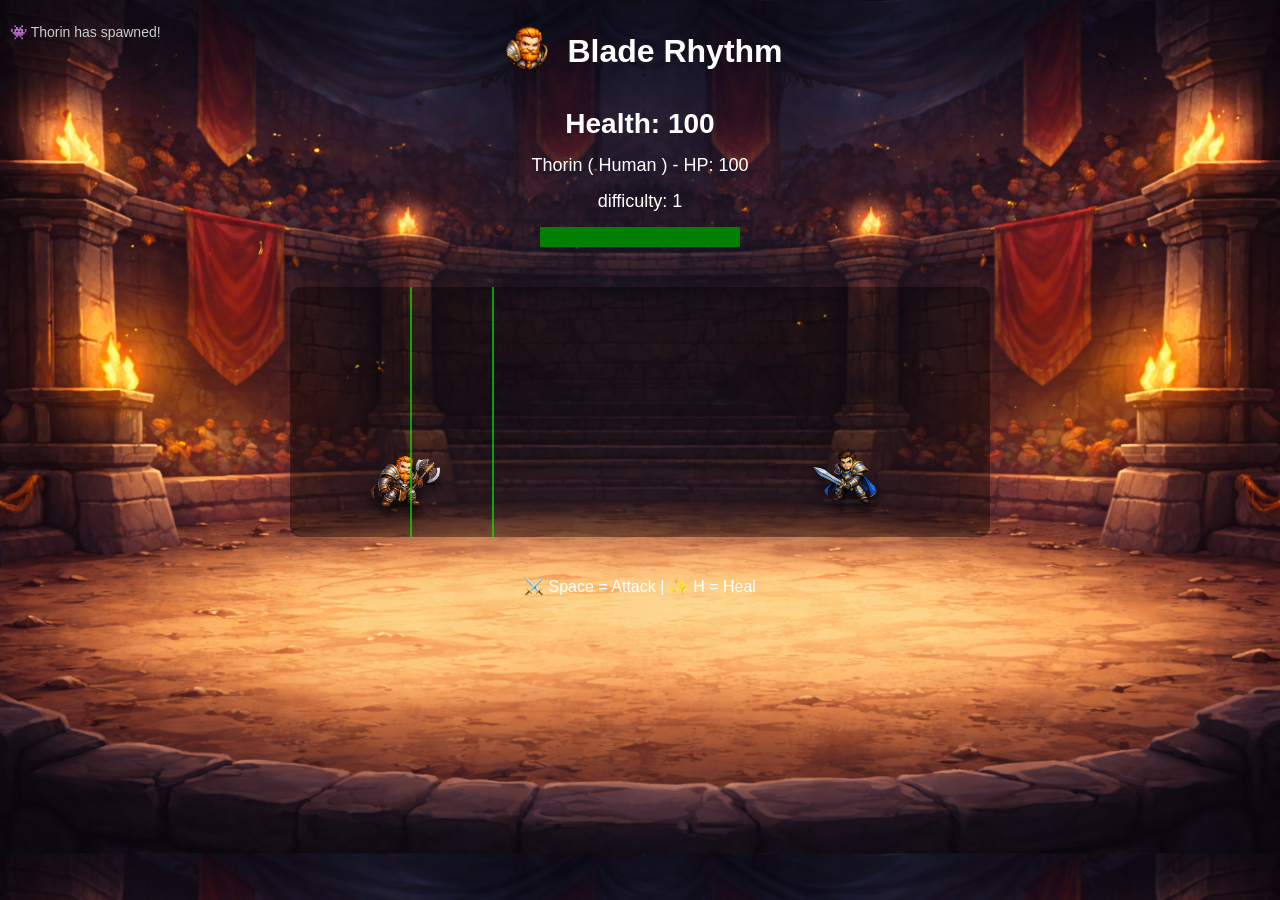
==== blade-rhythm/index.html @ 98174f7c "Add Blade Rhythm game files" ====
<!DOCTYPE html>
<html lang="en">
<head>
  <meta charset="UTF-8">
  <title>Player Health System</title>
  <link rel="stylesheet" href="game.css">
<link rel="shortcut icon" href="favicon.png" type="image/x-icon">
</head>
<body>

  <h1 id="gameTitle">
  <img src="favicon.png" alt="icon" id="titleIcon">
  Blade Rhythm
</h1>
  <div id="ui">
  <p id="healthDisplay">Health: 100</p>
  <p id="enemyHealth">Enemy: 100</p>
  <p id="levelDisplay">Difficulty: 1</p>
  <p id="notification"></p>
</div>
  <div id="hpContainer">
  <div id="hpBar" style="height: 20px; width: 100%; background: green;"></div>
  </div>
  
  <div id="gameArea">
  <img id="player" src="player.png" alt="player">
  <img id="enemy" src="orc.png" alt="enemy">
  <div id="hitZone"></div>
  </div>
  
  
  <p id="actionFeedback"></p>
  ⚔️ Space = Attack | ✨ H = Heal
  </p>
  <p id="restartHint">Press R to Restart</p>

<button id="reviveBtn" onclick="revive()">🔄 Revive</button>
  <script src="script.js"></script>

</body>
</html>
---- blade-rhythm/game.css ----
@keyframes idle {
    0%   { transform: translateY(0px); }
    50%  { transform: translateY(-5px); }
    100% { transform: translateY(0px); }
    }



    body {
    background-image: url("arena.png");
    background-size: cover;
    color: white;
    font-family: Arial, Helvetica, sans-serif;
    text-align: center;
    }

body::before {
  content: "";
  position: fixed;
  inset: 0;
}
   #gameArea {
  position: relative;
  width: 700px;
  height: 250px;
  margin: 40px auto;
  border-radius: 10px;
  overflow: hidden;
  background: rgba(0,0,0,0.4); /* subtle dark stage */
}


    #gameTitle {
    display: flex;
    align-items: center;
    justify-content: center;
    gap: 10px;
    }

    #titleIcon {
    width: 60px;
    height: 60px;
    }

    #player, #enemy {
    position: absolute;
    width: 120px;      
    height: 120px;     
    object-fit: contain;
    bottom: 0px;     
    transform: translateY(10px);
    animation: idle 1.2s ease-in-out infinite;
    filter: drop-shadow(0 10px 5px rgba(0,0,0,0.6));

    }

    #player {
    left: 50px;
    }

    #enemy {
    left: 600px;
    }
    #enemy {
    transition: left 0.05s linear;
    }

   

    #healthDisplay,#enemyHealth,#levelDisplay {
    font-size: 18px;
    margin: 5px;
    }

    #healthDisplay {
    font-size: 28px;
    font-weight: bold;
    }

    #hpContainer {
    width: 200px;
    height: 20px;
    background: #555;
    margin: 10px auto;
    }



    #hpBar {
    transition: width 0.2s ease;
    height: 100%;
    background: limegreen;
    }

    #ui {
    display: flex;
    flex-direction: column;
    align-items: center;
    gap: 5px;
    margin-top: 10px;
    }
    
    #hitZone {
      position: absolute;
      left: 120px;
      bottom: 0;
      width: 80px;
      height: 100%;
      border-left: 2px solid lime;
      border-right: 2px solid lime;
      opacity: 0.6;
    }

    button {
    padding: 10 px 20px;
    font-size: 16px;
    margin: 10px;
    background: #444;
    color: white;
    cursor: pointer;
    }

    button:hover {
    background: #666;
    }

    #restartHint {
    display: none;
    font-size: 24px;
    font-weight: bold;
    color: #ff4444;
    margin-top: 10px;
    }
    #restartHint {
    position: absolute;
    top: 40%;
    left: 50%;
    transform: translate(-50%, -50%);
    }
    /* 🔥 Flash animation */
    @keyframes flash {
    0%   { opacity: 1; }
    50%  { opacity: 0; }
    100% { opacity: 1; }
    }

    .flash {
    animation: flash 1s infinite;
    }
    #notification {
    position: absolute;
    top: 10px;
    left: 10px;
    color: #ccc;
    font-size: 14px;
    opacity: 0;
    transition: opacity 0.3s;
    }
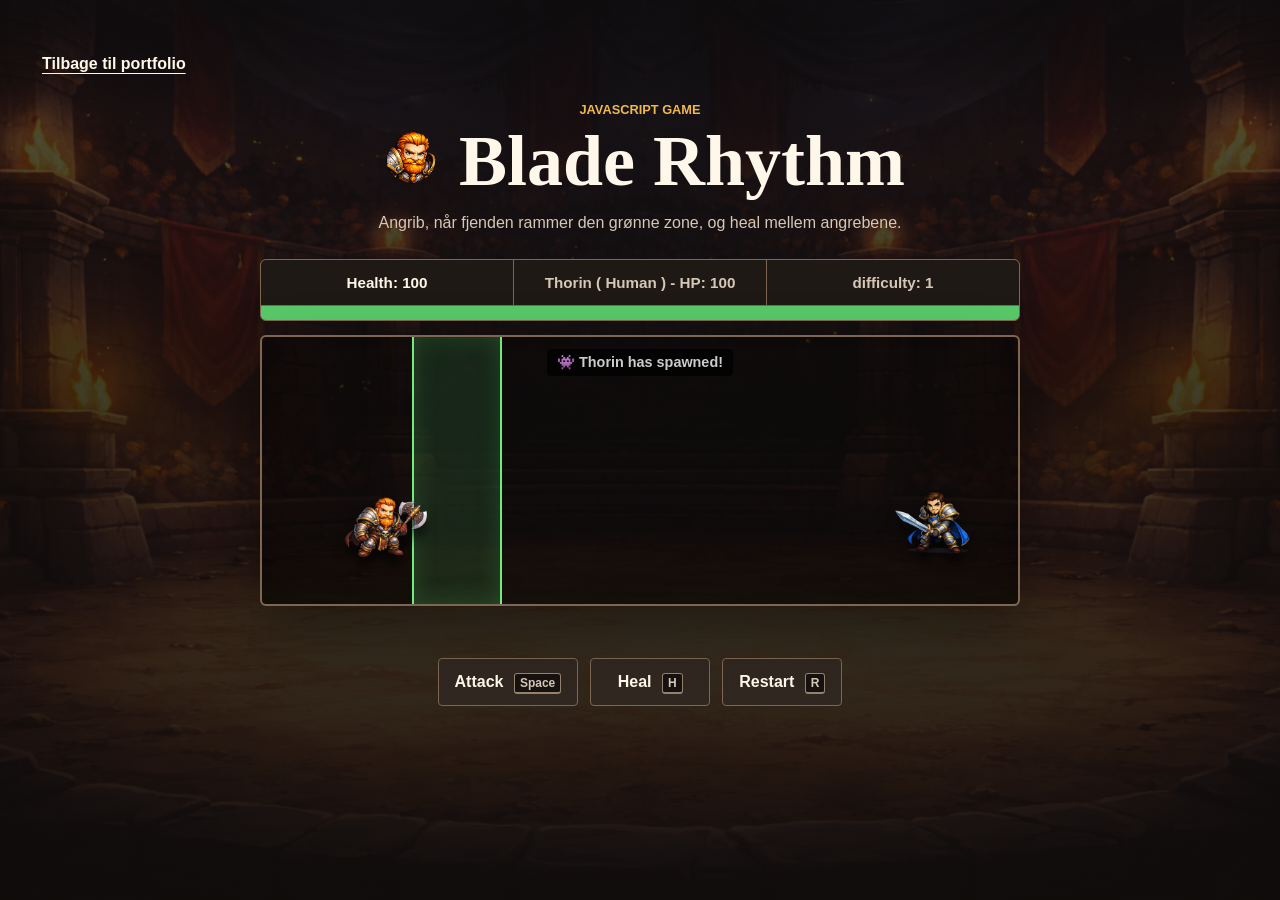
==== commit de42b150: "Improve Blade Rhythm game page" ====
--- a/blade-rhythm/index.html
+++ b/blade-rhythm/index.html
@@ -1,41 +1,51 @@
 <!DOCTYPE html>
-<html lang="en">
+<html lang="da">
 <head>
   <meta charset="UTF-8">
-  <title>Player Health System</title>
+  <meta name="viewport" content="width=device-width, initial-scale=1.0">
+  <title>Blade Rhythm | Martin Gerlach</title>
   <link rel="stylesheet" href="game.css">
-<link rel="shortcut icon" href="favicon.png" type="image/x-icon">
+  <link rel="icon" href="favicon.png" type="image/png">
 </head>
 <body>
+  <a class="back-link" href="../index.html#projekter">Tilbage til portfolio</a>
 
-  <h1 id="gameTitle">
-  <img src="favicon.png" alt="icon" id="titleIcon">
-  Blade Rhythm
-</h1>
-  <div id="ui">
-  <p id="healthDisplay">Health: 100</p>
-  <p id="enemyHealth">Enemy: 100</p>
-  <p id="levelDisplay">Difficulty: 1</p>
-  <p id="notification"></p>
-</div>
-  <div id="hpContainer">
-  <div id="hpBar" style="height: 20px; width: 100%; background: green;"></div>
-  </div>
-  
-  <div id="gameArea">
-  <img id="player" src="player.png" alt="player">
-  <img id="enemy" src="orc.png" alt="enemy">
-  <div id="hitZone"></div>
-  </div>
-  
-  
-  <p id="actionFeedback"></p>
-  ⚔️ Space = Attack | ✨ H = Heal
-  </p>
-  <p id="restartHint">Press R to Restart</p>
+  <main class="game-shell">
+    <header class="game-header">
+      <p class="eyebrow">JavaScript game</p>
+      <h1 id="gameTitle">
+        <img id="titleIcon" src="favicon.png" alt="">
+        Blade Rhythm
+      </h1>
+      <p class="game-intro">Angrib, når fjenden rammer den grønne zone, og heal mellem angrebene.</p>
+    </header>
 
-<button id="reviveBtn" onclick="revive()">🔄 Revive</button>
+    <section class="status-panel" aria-label="Spilstatus">
+      <p id="healthDisplay">Health: 100</p>
+      <p id="enemyHealth">Enemy: 100</p>
+      <p id="levelDisplay">Difficulty: 1</p>
+      <div id="hpContainer" aria-hidden="true">
+        <div id="hpBar"></div>
+      </div>
+    </section>
+
+    <section id="gameArea" aria-label="Kamparena">
+      <p id="notification" aria-live="polite"></p>
+      <img id="player" src="player.png" alt="Spillerens kriger">
+      <img id="enemy" src="orc.png" alt="Fjendtlig kriger">
+      <div id="hitZone" aria-hidden="true"></div>
+      <p id="restartHint">Tryk R for at starte igen</p>
+    </section>
+
+    <p id="actionFeedback" aria-live="polite"></p>
+
+    <div class="game-controls" aria-label="Spilkontroller">
+      <button id="attackBtn" type="button">Attack <kbd>Space</kbd></button>
+      <button id="healBtn" type="button">Heal <kbd>H</kbd></button>
+      <button id="restartBtn" type="button">Restart <kbd>R</kbd></button>
+    </div>
+  </main>
+
   <script src="script.js"></script>
-
 </body>
-</html>+</html>
--- a/blade-rhythm/game.css
+++ b/blade-rhythm/game.css
@@ -1,158 +1,324 @@
-    @keyframes idle {
-    0%   { transform: translateY(0px); }
-    50%  { transform: translateY(-5px); }
-    100% { transform: translateY(0px); }
-    }
-
-
-
-    body {
-    background-image: url("arena.png");
-    background-size: cover;
-    color: white;
-    font-family: Arial, Helvetica, sans-serif;
-    text-align: center;
-    }
-
-body::before {
-  content: "";
-  position: fixed;
-  inset: 0;
-}
-   #gameArea {
+:root {
+  --arena-black: #100d0b;
+  --panel-bg: rgba(16, 13, 11, 0.86);
+  --panel-border: #7d6753;
+  --text: #fff8ea;
+  --muted: #d6c8b7;
+  --accent: #f1b84b;
+  --danger: #ff6b5f;
+  --health: #58c969;
+  --focus: #fff2a8;
+  --enemy-x: calc(100% - clamp(100px, 17vw, 140px));
+}
+
+* {
+  box-sizing: border-box;
+}
+
+@keyframes idle {
+  0%, 100% {
+    transform: translateY(8px);
+  }
+
+  50% {
+    transform: translateY(1px);
+  }
+}
+
+@keyframes flash {
+  0%, 100% {
+    opacity: 1;
+  }
+
+  50% {
+    opacity: 0.45;
+  }
+}
+
+body {
+  min-height: 100vh;
+  margin: 0;
+  padding: clamp(18px, 4vw, 42px);
+  background-color: var(--arena-black);
+  background-image: linear-gradient(rgba(16, 13, 11, 0.72), rgba(16, 13, 11, 0.9)), url("arena.png");
+  background-position: center;
+  background-size: cover;
+  background-attachment: fixed;
+  color: var(--text);
+  font-family: Arial, Helvetica, sans-serif;
+}
+
+.back-link {
+  display: inline-flex;
+  align-items: center;
+  min-height: 44px;
+  color: var(--text);
+  font-weight: 700;
+  text-underline-offset: 4px;
+}
+
+.back-link:hover {
+  color: var(--accent);
+}
+
+.game-shell {
+  width: min(100%, 860px);
+  margin: 16px auto 0;
+  text-align: center;
+}
+
+.game-header {
+  margin-bottom: 24px;
+}
+
+.eyebrow {
+  margin: 0 0 8px;
+  color: var(--accent);
+  font-size: 0.8rem;
+  font-weight: 700;
+  text-transform: uppercase;
+}
+
+#gameTitle {
+  display: flex;
+  align-items: center;
+  justify-content: center;
+  gap: 12px;
+  margin: 0;
+  font-family: Georgia, "Times New Roman", serif;
+  font-size: 4.5rem;
+  line-height: 1;
+}
+
+#titleIcon {
+  width: clamp(46px, 9vw, 72px);
+  height: clamp(46px, 9vw, 72px);
+  object-fit: contain;
+}
+
+.game-intro {
+  max-width: 560px;
+  margin: 14px auto 0;
+  color: var(--muted);
+  line-height: 1.5;
+}
+
+.status-panel {
+  display: grid;
+  grid-template-columns: repeat(3, 1fr);
+  gap: 1px;
+  overflow: hidden;
+  width: min(100%, 760px);
+  margin: 0 auto 14px;
+  border: 1px solid var(--panel-border);
+  border-radius: 6px;
+  background: var(--panel-border);
+}
+
+.status-panel > p {
+  min-width: 0;
+  margin: 0;
+  padding: 14px 10px;
+  overflow-wrap: anywhere;
+  background: var(--panel-bg);
+  color: var(--muted);
+  font-size: 0.95rem;
+  font-weight: 700;
+}
+
+#healthDisplay {
+  color: var(--text);
+}
+
+#hpContainer {
+  grid-column: 1 / -1;
+  width: 100%;
+  height: 14px;
+  background: #3b3029;
+}
+
+#hpBar {
+  width: 100%;
+  height: 100%;
+  background: var(--health);
+  transition: width 0.2s ease;
+}
+
+#gameArea {
   position: relative;
-  width: 700px;
-  height: 250px;
-  margin: 40px auto;
-  border-radius: 10px;
+  width: min(100%, 760px);
+  min-height: 220px;
+  margin: 0 auto;
+  aspect-ratio: 14 / 5;
   overflow: hidden;
-  background: rgba(0,0,0,0.4); /* subtle dark stage */
-}
-
-
-    #gameTitle {
-    display: flex;
-    align-items: center;
-    justify-content: center;
-    gap: 10px;
-    }
-
-    #titleIcon {
-    width: 60px;
-    height: 60px;
-    }
-
-    #player, #enemy {
-    position: absolute;
-    width: 120px;      
-    height: 120px;     
-    object-fit: contain;
-    bottom: 0px;     
-    transform: translateY(10px);
-    animation: idle 1.2s ease-in-out infinite;
-    filter: drop-shadow(0 10px 5px rgba(0,0,0,0.6));
-
-    }
-
-    #player {
-    left: 50px;
-    }
-
-    #enemy {
-    left: 600px;
-    }
-    #enemy {
-    transition: left 0.05s linear;
-    }
-
-   
-
-    #healthDisplay,#enemyHealth,#levelDisplay {
-    font-size: 18px;
-    margin: 5px;
-    }
-
-    #healthDisplay {
-    font-size: 28px;
-    font-weight: bold;
-    }
-
-    #hpContainer {
-    width: 200px;
-    height: 20px;
-    background: #555;
-    margin: 10px auto;
-    }
-
-
-
-    #hpBar {
-    transition: width 0.2s ease;
-    height: 100%;
-    background: limegreen;
-    }
-
-    #ui {
-    display: flex;
-    flex-direction: column;
-    align-items: center;
-    gap: 5px;
-    margin-top: 10px;
-    }
-    
-    #hitZone {
-      position: absolute;
-      left: 120px;
-      bottom: 0;
-      width: 80px;
-      height: 100%;
-      border-left: 2px solid lime;
-      border-right: 2px solid lime;
-      opacity: 0.6;
-    }
-
-    button {
-    padding: 10 px 20px;
-    font-size: 16px;
-    margin: 10px;
-    background: #444;
-    color: white;
-    cursor: pointer;
-    }
-
-    button:hover {
-    background: #666;
-    }
-
-    #restartHint {
-    display: none;
-    font-size: 24px;
-    font-weight: bold;
-    color: #ff4444;
-    margin-top: 10px;
-    }
-    #restartHint {
-    position: absolute;
-    top: 40%;
-    left: 50%;
-    transform: translate(-50%, -50%);
-    }
-    /* 🔥 Flash animation */
-    @keyframes flash {
-    0%   { opacity: 1; }
-    50%  { opacity: 0; }
-    100% { opacity: 1; }
-    }
-
-    .flash {
-    animation: flash 1s infinite;
-    }
-    #notification {
-    position: absolute;
-    top: 10px;
-    left: 10px;
-    color: #ccc;
-    font-size: 14px;
-    opacity: 0;
-    transition: opacity 0.3s;
-    }+  border: 2px solid var(--panel-border);
+  border-radius: 6px;
+  background-color: rgba(0, 0, 0, 0.36);
+  box-shadow: inset 0 -45px 50px rgba(0, 0, 0, 0.42), 0 20px 55px rgba(0, 0, 0, 0.36);
+}
+
+#player,
+#enemy {
+  position: absolute;
+  z-index: 2;
+  bottom: 0;
+  width: clamp(96px, 18vw, 140px);
+  height: clamp(96px, 18vw, 140px);
+  object-fit: contain;
+  filter: drop-shadow(0 10px 5px rgba(0, 0, 0, 0.6));
+  animation: idle 1.2s ease-in-out infinite;
+}
+
+#player {
+  left: clamp(10px, 5vw, 48px);
+}
+
+#enemy {
+  left: var(--enemy-x);
+  transition: left 0.05s linear;
+}
+
+#hitZone {
+  position: absolute;
+  z-index: 1;
+  bottom: 0;
+  left: clamp(105px, 20%, 150px);
+  width: clamp(64px, 12%, 90px);
+  height: 100%;
+  border-right: 2px solid rgba(123, 255, 138, 0.9);
+  border-left: 2px solid rgba(123, 255, 138, 0.9);
+  background: rgba(88, 201, 105, 0.14);
+  box-shadow: inset 0 0 24px rgba(88, 201, 105, 0.2);
+}
+
+#notification {
+  position: absolute;
+  z-index: 4;
+  top: 12px;
+  left: 50%;
+  min-height: 24px;
+  max-width: calc(100% - 24px);
+  margin: 0;
+  padding: 5px 10px;
+  transform: translateX(-50%);
+  border-radius: 4px;
+  background: rgba(0, 0, 0, 0.74);
+  color: var(--text);
+  font-size: 0.9rem;
+  font-weight: 700;
+  opacity: 0;
+  transition: opacity 0.3s ease;
+}
+
+#restartHint {
+  position: absolute;
+  z-index: 5;
+  top: 50%;
+  left: 50%;
+  display: none;
+  width: max-content;
+  max-width: calc(100% - 32px);
+  margin: 0;
+  padding: 12px 16px;
+  transform: translate(-50%, -50%);
+  border: 1px solid var(--danger);
+  border-radius: 4px;
+  background: rgba(20, 8, 7, 0.92);
+  color: #fff;
+  font-size: 1.4rem;
+  font-weight: 700;
+}
+
+.flash {
+  animation: flash 1s infinite;
+}
+
+#actionFeedback {
+  min-height: 30px;
+  margin: 14px 0 8px;
+  color: var(--accent);
+  font-weight: 700;
+}
+
+.game-controls {
+  display: flex;
+  flex-wrap: wrap;
+  justify-content: center;
+  gap: 12px;
+}
+
+.game-controls button {
+  min-width: 120px;
+  min-height: 48px;
+  padding: 10px 16px;
+  border: 1px solid var(--panel-border);
+  border-radius: 4px;
+  background: #302720;
+  color: var(--text);
+  font: inherit;
+  font-weight: 700;
+  cursor: pointer;
+  transition: background-color 0.18s ease, border-color 0.18s ease, transform 0.18s ease;
+}
+
+.game-controls button:hover {
+  border-color: var(--accent);
+  background: #4a3827;
+  transform: translateY(-2px);
+}
+
+.back-link:focus-visible,
+.game-controls button:focus-visible {
+  outline: 3px solid var(--focus);
+  outline-offset: 3px;
+}
+
+kbd {
+  margin-left: 6px;
+  padding: 2px 5px;
+  border: 1px solid #96816d;
+  border-bottom-width: 2px;
+  border-radius: 3px;
+  background: #17120f;
+  color: var(--muted);
+  font-family: inherit;
+  font-size: 0.75rem;
+}
+
+@media (max-width: 700px) {
+  #gameTitle {
+    font-size: 2.25rem;
+  }
+
+  .status-panel {
+    grid-template-columns: 1fr;
+  }
+
+  #hpContainer {
+    grid-column: 1;
+  }
+
+  #gameArea {
+    min-height: 190px;
+  }
+
+  #restartHint {
+    font-size: 1rem;
+  }
+
+  .game-controls button {
+    flex: 1 1 88px;
+    min-width: 88px;
+  }
+}
+
+@media (prefers-reduced-motion: reduce) {
+  *,
+  *::before,
+  *::after {
+    scroll-behavior: auto !important;
+    animation-duration: 0.01ms !important;
+    animation-iteration-count: 1 !important;
+    transition-duration: 0.01ms !important;
+  }
+}
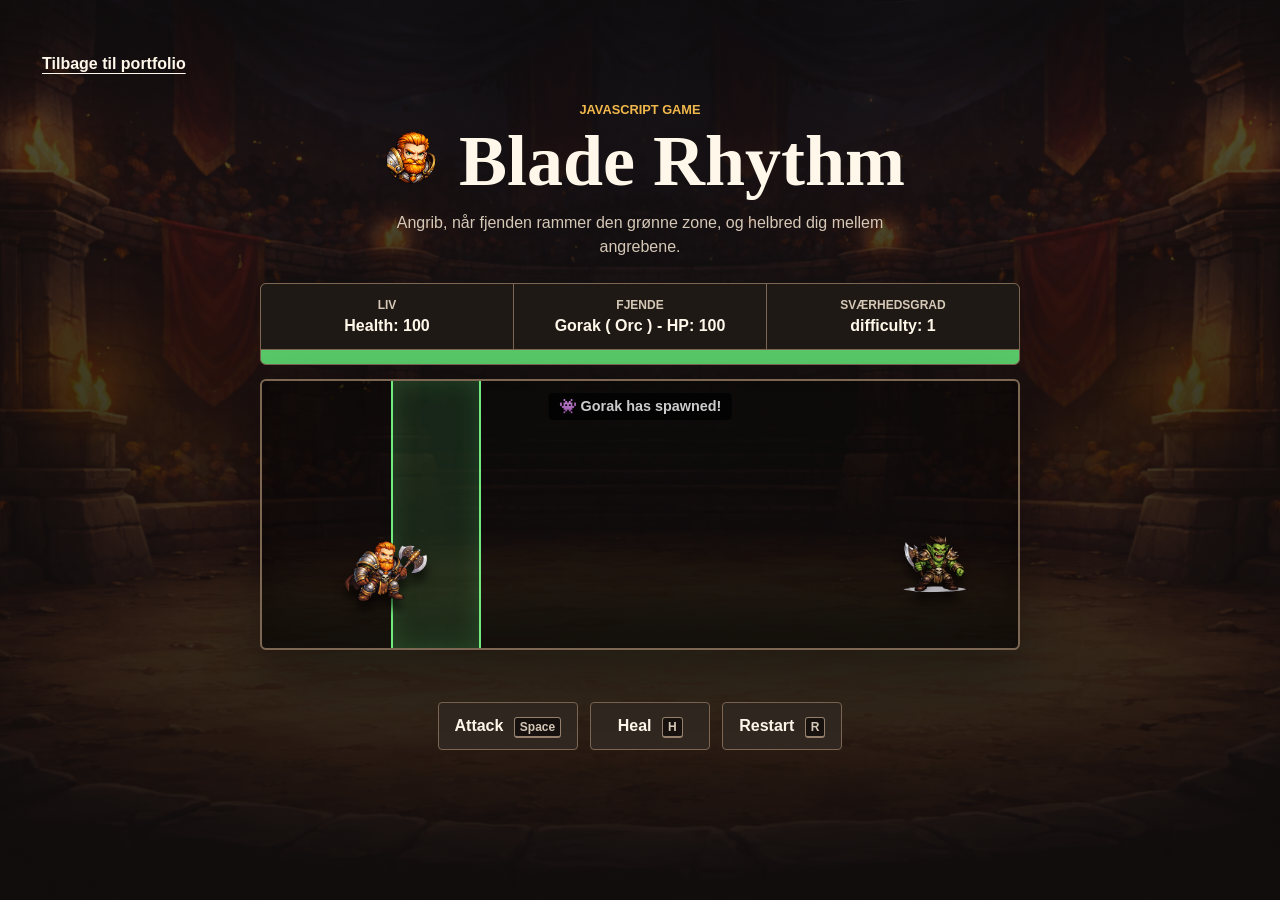
==== commit 136de55a: "Fix Blade Rhythm page semantics" ====
--- a/blade-rhythm/index.html
+++ b/blade-rhythm/index.html
@@ -12,18 +12,27 @@
 
   <main class="game-shell">
     <header class="game-header">
-      <p class="eyebrow">JavaScript game</p>
+      <p class="eyebrow" lang="en">JavaScript game</p>
       <h1 id="gameTitle">
         <img id="titleIcon" src="favicon.png" alt="">
         Blade Rhythm
       </h1>
-      <p class="game-intro">Angrib, når fjenden rammer den grønne zone, og heal mellem angrebene.</p>
+      <p class="game-intro">Angrib, når fjenden rammer den grønne zone, og helbred dig mellem angrebene.</p>
     </header>
 
     <section class="status-panel" aria-label="Spilstatus">
-      <p id="healthDisplay">Health: 100</p>
-      <p id="enemyHealth">Enemy: 100</p>
-      <p id="levelDisplay">Difficulty: 1</p>
+      <p>
+        <span>Liv</span>
+        <strong id="healthDisplay">100</strong>
+      </p>
+      <p>
+        <span>Fjende</span>
+        <strong id="enemyHealth">100</strong>
+      </p>
+      <p>
+        <span>Sværhedsgrad</span>
+        <strong id="levelDisplay">1</strong>
+      </p>
       <div id="hpContainer" aria-hidden="true">
         <div id="hpBar"></div>
       </div>
@@ -40,9 +49,9 @@
     <p id="actionFeedback" aria-live="polite"></p>
 
     <div class="game-controls" aria-label="Spilkontroller">
-      <button id="attackBtn" type="button">Attack <kbd>Space</kbd></button>
-      <button id="healBtn" type="button">Heal <kbd>H</kbd></button>
-      <button id="restartBtn" type="button">Restart <kbd>R</kbd></button>
+      <button id="attackBtn" type="button"><span lang="en">Attack</span> <kbd>Space</kbd></button>
+      <button id="healBtn" type="button"><span lang="en">Heal</span> <kbd>H</kbd></button>
+      <button id="restartBtn" type="button"><span lang="en">Restart</span> <kbd>R</kbd></button>
     </div>
   </main>
 
--- a/blade-rhythm/game.css
+++ b/blade-rhythm/game.css
@@ -123,11 +123,20 @@
   background: var(--panel-bg);
   color: var(--muted);
   font-size: 0.95rem;
-  font-weight: 700;
-}
-
-#healthDisplay {
-  color: var(--text);
+}
+
+.status-panel span {
+  display: block;
+  margin-bottom: 5px;
+  font-size: 0.75rem;
+  font-weight: 700;
+  text-transform: uppercase;
+}
+
+.status-panel strong {
+  display: block;
+  color: var(--text);
+  font-size: 1rem;
 }
 
 #hpContainer {
@@ -182,8 +191,8 @@
   position: absolute;
   z-index: 1;
   bottom: 0;
-  left: clamp(105px, 20%, 150px);
-  width: clamp(64px, 12%, 90px);
+  left: 17%;
+  width: 12%;
   height: 100%;
   border-right: 2px solid rgba(123, 255, 138, 0.9);
   border-left: 2px solid rgba(123, 255, 138, 0.9);
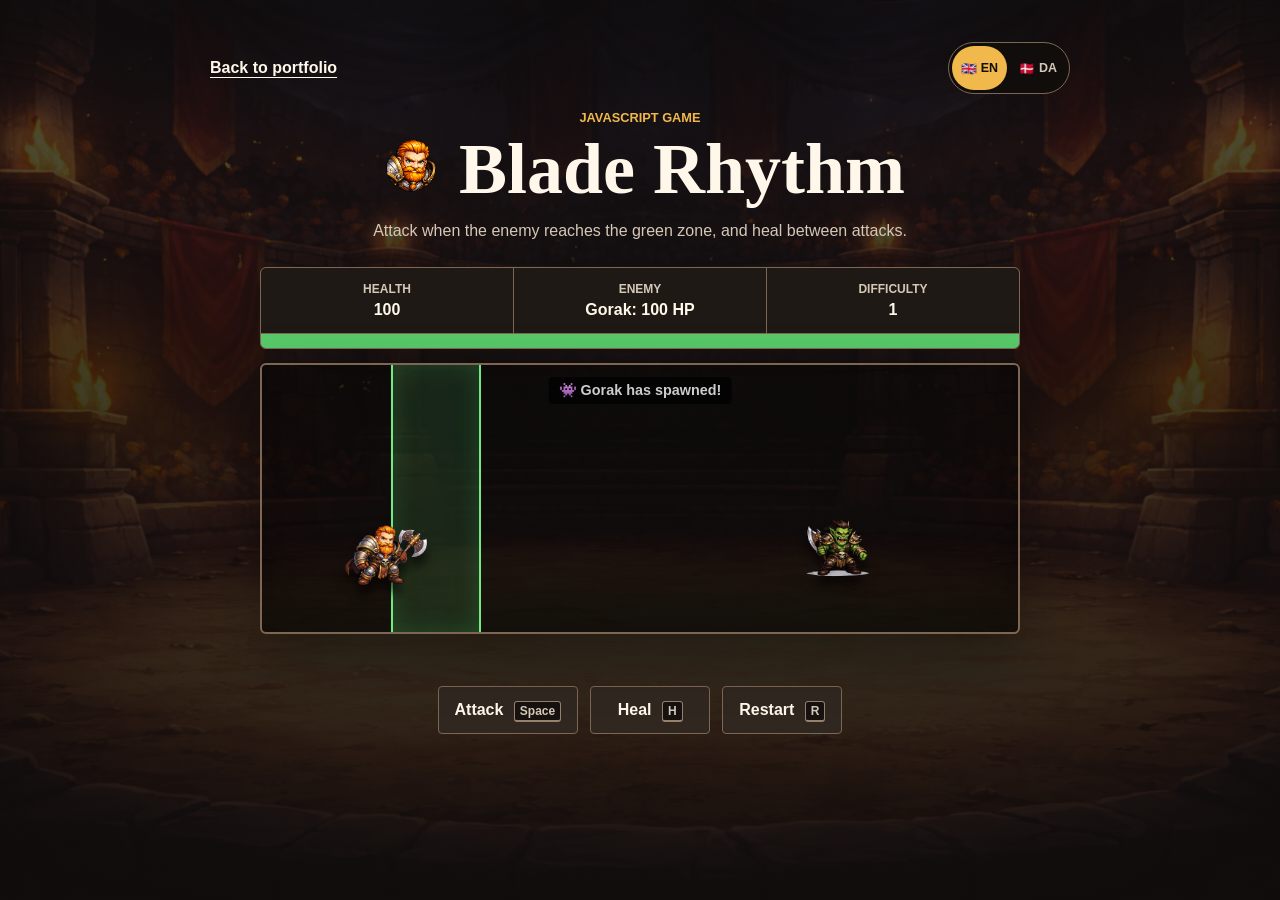
==== commit 16316b4c: "Add bilingual Blade Rhythm interface" ====
--- a/blade-rhythm/index.html
+++ b/blade-rhythm/index.html
@@ -1,5 +1,5 @@
 <!DOCTYPE html>
-<html lang="da">
+<html lang="en">
 <head>
   <meta charset="UTF-8">
   <meta name="viewport" content="width=device-width, initial-scale=1.0">
@@ -8,7 +8,13 @@
   <link rel="icon" href="favicon.png" type="image/png">
 </head>
 <body>
-  <a class="back-link" href="../index.html#projekter">Tilbage til portfolio</a>
+  <div class="game-toolbar">
+    <a class="back-link" href="../index.html#projekter" data-i18n="game.back">Back to portfolio</a>
+    <div class="language-switcher" role="group" aria-label="Choose language" data-i18n-attr="aria-label:language.label">
+      <button type="button" data-language="en" aria-pressed="true"><span aria-hidden="true">🇬🇧</span> EN</button>
+      <button type="button" data-language="da" aria-pressed="false"><span aria-hidden="true">🇩🇰</span> DA</button>
+    </div>
+  </div>
 
   <main class="game-shell">
     <header class="game-header">
@@ -17,20 +23,20 @@
         <img id="titleIcon" src="favicon.png" alt="">
         Blade Rhythm
       </h1>
-      <p class="game-intro">Angrib, når fjenden rammer den grønne zone, og helbred dig mellem angrebene.</p>
+      <p class="game-intro" data-i18n="game.intro">Attack when the enemy reaches the green zone, and heal between attacks.</p>
     </header>
 
-    <section class="status-panel" aria-label="Spilstatus">
+    <section class="status-panel" aria-label="Game status" data-i18n-attr="aria-label:game.statusLabel">
       <p>
-        <span>Liv</span>
+        <span data-i18n="game.health">Health</span>
         <strong id="healthDisplay">100</strong>
       </p>
       <p>
-        <span>Fjende</span>
+        <span data-i18n="game.enemy">Enemy</span>
         <strong id="enemyHealth">100</strong>
       </p>
       <p>
-        <span>Sværhedsgrad</span>
+        <span data-i18n="game.difficulty">Difficulty</span>
         <strong id="levelDisplay">1</strong>
       </p>
       <div id="hpContainer" aria-hidden="true">
@@ -38,23 +44,25 @@
       </div>
     </section>
 
-    <section id="gameArea" aria-label="Kamparena">
+    <section id="gameArea" aria-label="Combat arena" data-i18n-attr="aria-label:game.arenaLabel">
       <p id="notification" aria-live="polite"></p>
-      <img id="player" src="player.png" alt="Spillerens kriger">
-      <img id="enemy" src="orc.png" alt="Fjendtlig kriger">
+      <img id="player" src="player.png" alt="The player's warrior" data-i18n-attr="alt:game.playerAlt">
+      <img id="enemy" src="orc.png" alt="Enemy warrior" data-i18n-attr="alt:game.enemyAlt">
       <div id="hitZone" aria-hidden="true"></div>
-      <p id="restartHint">Tryk R for at starte igen</p>
+      <p id="restartHint" data-i18n="game.restartHint">Press R to restart</p>
     </section>
 
     <p id="actionFeedback" aria-live="polite"></p>
 
-    <div class="game-controls" aria-label="Spilkontroller">
-      <button id="attackBtn" type="button"><span lang="en">Attack</span> <kbd>Space</kbd></button>
-      <button id="healBtn" type="button"><span lang="en">Heal</span> <kbd>H</kbd></button>
-      <button id="restartBtn" type="button"><span lang="en">Restart</span> <kbd>R</kbd></button>
+    <div class="game-controls" aria-label="Game controls" data-i18n-attr="aria-label:game.controlsLabel">
+      <button id="attackBtn" type="button"><span data-i18n="game.attack">Attack</span> <kbd>Space</kbd></button>
+      <button id="healBtn" type="button"><span data-i18n="game.heal">Heal</span> <kbd>H</kbd></button>
+      <button id="restartBtn" type="button"><span data-i18n="game.restart">Restart</span> <kbd>R</kbd></button>
     </div>
   </main>
 
+  <script src="translations.js"></script>
+  <script src="../language.js"></script>
   <script src="script.js"></script>
 </body>
 </html>
--- a/blade-rhythm/game.css
+++ b/blade-rhythm/game.css
@@ -48,6 +48,15 @@
   font-family: Arial, Helvetica, sans-serif;
 }
 
+.game-toolbar {
+  display: flex;
+  align-items: center;
+  justify-content: space-between;
+  gap: 12px;
+  width: min(100%, 860px);
+  margin: 0 auto;
+}
+
 .back-link {
   display: inline-flex;
   align-items: center;
@@ -55,6 +64,44 @@
   color: var(--text);
   font-weight: 700;
   text-underline-offset: 4px;
+}
+
+.language-switcher {
+  display: flex;
+  align-items: center;
+  gap: 3px;
+  padding: 3px;
+  border: 1px solid var(--panel-border);
+  border-radius: 999px;
+  background: var(--panel-bg);
+}
+
+.language-switcher button {
+  display: inline-flex;
+  align-items: center;
+  justify-content: center;
+  gap: 4px;
+  min-width: 54px;
+  min-height: 44px;
+  padding: 0 9px;
+  border: 0;
+  border-radius: 999px;
+  background: transparent;
+  color: var(--muted);
+  font: inherit;
+  font-size: 0.78rem;
+  font-weight: 800;
+  cursor: pointer;
+}
+
+.language-switcher button[aria-pressed="true"] {
+  background: var(--accent);
+  color: var(--arena-black);
+}
+
+.language-switcher button:focus-visible {
+  outline: 3px solid var(--focus);
+  outline-offset: 2px;
 }
 
 .back-link:hover {
@@ -295,6 +342,15 @@
 }
 
 @media (max-width: 700px) {
+  .game-toolbar {
+    align-items: flex-start;
+  }
+
+  .language-switcher button {
+    min-width: 48px;
+    padding-inline: 6px;
+  }
+
   #gameTitle {
     font-size: 2.25rem;
   }
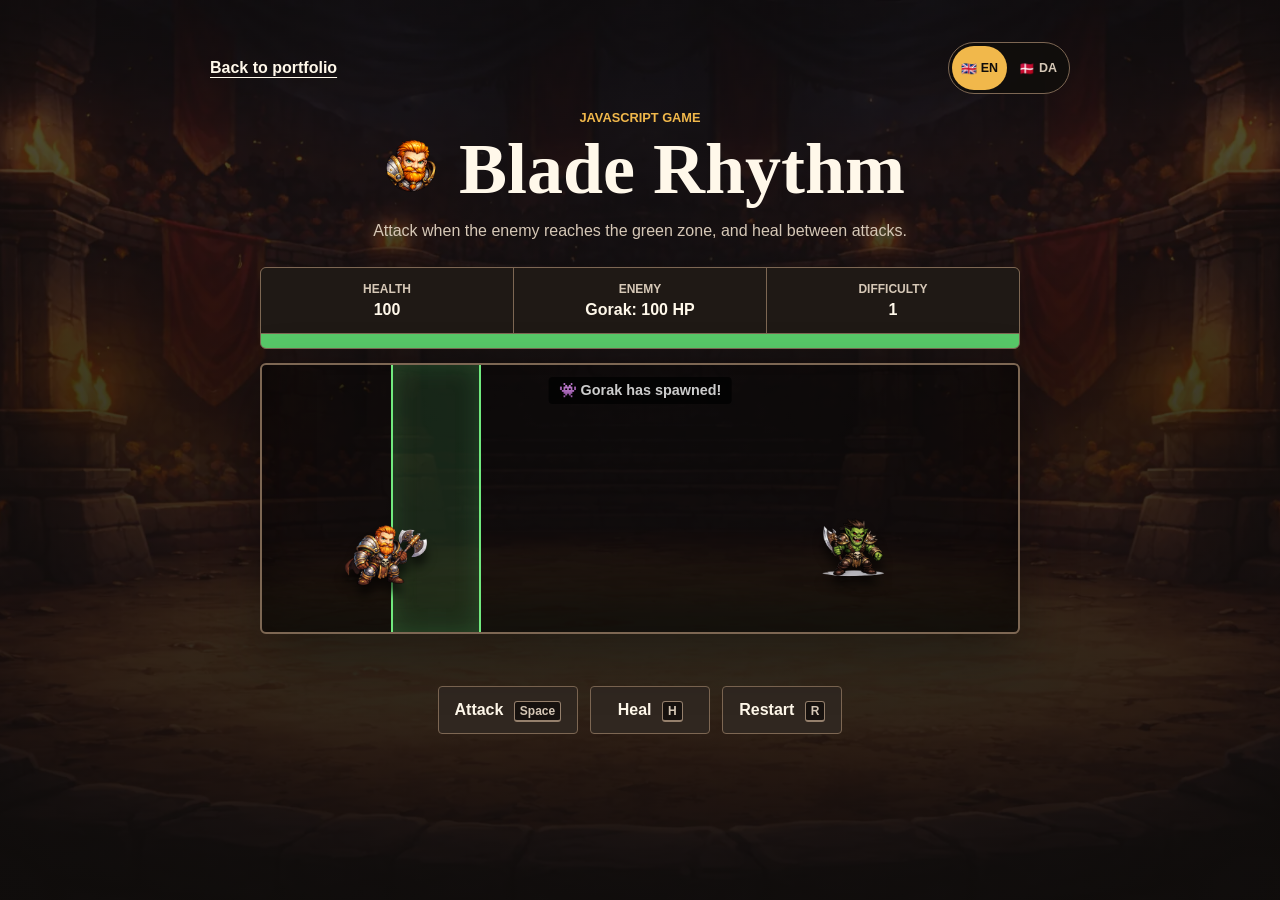
==== commit 7687f623: "Upgrade portfolio for recruiter and TMU review" ====
--- a/blade-rhythm/index.html
+++ b/blade-rhythm/index.html
@@ -4,7 +4,7 @@
   <meta charset="UTF-8">
   <meta name="viewport" content="width=device-width, initial-scale=1.0">
   <title>Blade Rhythm | Martin Gerlach</title>
-  <link rel="stylesheet" href="game.css">
+  <link rel="stylesheet" href="game.css?v=20260711">
   <link rel="icon" href="favicon.png" type="image/png">
 </head>
 <body>
@@ -46,8 +46,8 @@
 
     <section id="gameArea" aria-label="Combat arena" data-i18n-attr="aria-label:game.arenaLabel">
       <p id="notification" aria-live="polite"></p>
-      <img id="player" src="player.png" alt="The player's warrior" data-i18n-attr="alt:game.playerAlt">
-      <img id="enemy" src="orc.png" alt="Enemy warrior" data-i18n-attr="alt:game.enemyAlt">
+      <img id="player" src="player.webp" alt="The player's warrior" data-i18n-attr="alt:game.playerAlt">
+      <img id="enemy" src="orc.webp" alt="Enemy warrior" data-i18n-attr="alt:game.enemyAlt">
       <div id="hitZone" aria-hidden="true"></div>
       <p id="restartHint" data-i18n="game.restartHint">Press R to restart</p>
     </section>
@@ -61,8 +61,8 @@
     </div>
   </main>
 
-  <script src="translations.js"></script>
-  <script src="../language.js"></script>
-  <script src="script.js"></script>
+  <script src="translations.js?v=20260711"></script>
+  <script src="../language.js?v=20260711"></script>
+  <script src="script.js?v=20260711"></script>
 </body>
 </html>
--- a/blade-rhythm/game.css
+++ b/blade-rhythm/game.css
@@ -40,7 +40,7 @@
   margin: 0;
   padding: clamp(18px, 4vw, 42px);
   background-color: var(--arena-black);
-  background-image: linear-gradient(rgba(16, 13, 11, 0.72), rgba(16, 13, 11, 0.9)), url("arena.png");
+  background-image: linear-gradient(rgba(16, 13, 11, 0.72), rgba(16, 13, 11, 0.9)), url("arena.webp");
   background-position: center;
   background-size: cover;
   background-attachment: fixed;
